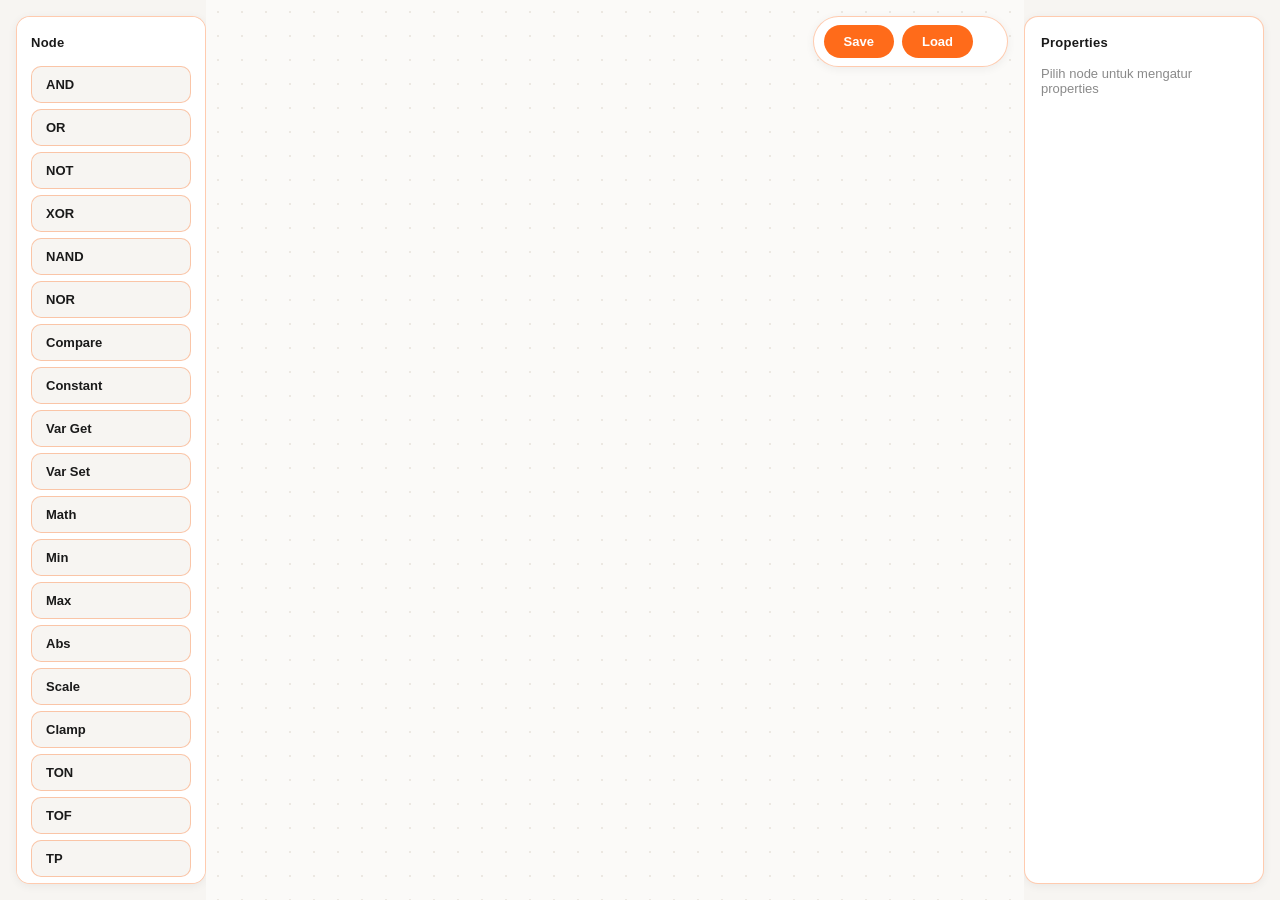
==== components/web_ui/webroot/index.html @ 5ca8441a "Redesign UI editor: node segitiga indicator + panel properties kanan - Node di canvas cukup label + " ====
<!DOCTYPE html>
<html lang="id">
<head>
<meta charset="UTF-8">
<title>ESP32 FBD Editor</title>
<link rel="stylesheet" href="drawflow.min.css">
<link rel="stylesheet" href="style.css">
</head>
<body>

<div id="palette">
  <h3>Node</h3>
  <div id="palette-list"></div>
</div>

<div id="drawflow" class="drawflow-wrap"></div>

<div id="properties">
  <h3>Properties</h3>
  <div id="properties-body"></div>
</div>

<div id="toolbar">
  <button onclick="saveProgram()">Save</button>
  <button onclick="loadProgram()">Load</button>
  <span id="toolbar-status"></span>
</div>

<script src="drawflow.min.js"></script>
<script src="node-types.js"></script>
<script src="app.js"></script>
</body>
</html>
---- components/web_ui/webroot/drawflow.min.css ----
.drawflow,.drawflow .parent-node{position:relative}.parent-drawflow{display:flex;overflow:hidden;touch-action:none;outline:0}.drawflow{width:100%;height:100%;user-select:none;perspective:0}.drawflow .drawflow-node{display:flex;align-items:center;position:absolute;background:#0ff;width:160px;min-height:40px;border-radius:4px;border:2px solid #000;color:#000;z-index:2;padding:15px}.drawflow .drawflow-node.selected{background:red}.drawflow .drawflow-node:hover{cursor:move}.drawflow .drawflow-node .inputs,.drawflow .drawflow-node .outputs{width:0}.drawflow .drawflow-node .drawflow_content_node{width:100%;display:block}.drawflow .drawflow-node .input,.drawflow .drawflow-node .output{position:relative;width:20px;height:20px;background:#fff;border-radius:50%;border:2px solid #000;cursor:crosshair;z-index:1;margin-bottom:5px}.drawflow .drawflow-node .input{left:-27px;top:2px;background:#ff0}.drawflow .drawflow-node .output{right:-3px;top:2px}.drawflow svg{z-index:0;position:absolute;overflow:visible!important}.drawflow .connection{position:absolute;pointer-events:none;aspect-ratio:1/1}.drawflow .connection .main-path{fill:none;stroke-width:5px;stroke:#4682b4;pointer-events:all}.drawflow .connection .main-path:hover{stroke:#1266ab;cursor:pointer}.drawflow .connection .main-path.selected{stroke:#43b993}.drawflow .connection .point{cursor:move;stroke:#000;stroke-width:2;fill:#fff;pointer-events:all}.drawflow .connection .point.selected,.drawflow .connection .point:hover{fill:#1266ab}.drawflow .main-path{fill:none;stroke-width:5px;stroke:#4682b4}.drawflow-delete{position:absolute;display:block;width:30px;height:30px;background:#000;color:#fff;z-index:4;border:2px solid #fff;line-height:30px;font-weight:700;text-align:center;border-radius:50%;font-family:monospace;cursor:pointer}.drawflow>.drawflow-delete{margin-left:-15px;margin-top:15px}.parent-node .drawflow-delete{right:-15px;top:-15px}
---- components/web_ui/webroot/style.css ----
/* Gaya: mengikuti visual mbektiw.my.id - card rounded besar, soft shadow
 * (bukan border tegas hitam), oranye sebagai accent, sans-serif normal-case,
 * background off-white lega. Layout 3 kolom: palette kiri, canvas tengah,
 * panel properties kanan. */

:root {
    --bg: #f7f5f2;
    --canvas-bg: #fbfaf8;
    --panel-bg: #ffffff;
    --border: #ece8e2;
    --text: #1a1a1a;
    --text-muted: #8a8a8a;
    --accent: #ff6b1a;
    --accent-soft: #fff1e8;
    --marker-idle: #d9d5cf;
    --marker-active: #ff6b1a;
    --accent-border: rgba(255, 107, 26, 0.35);
    --shadow: 0 2px 10px rgba(20, 20, 20, 0.06);
    --shadow-lg: 0 8px 24px rgba(20, 20, 20, 0.10);
    --radius: 14px;
    --radius-sm: 10px;
}

html, body {
    margin: 0;
    padding: 0;
    height: 100%;
    font-family: -apple-system, "Segoe UI", Roboto, Helvetica, Arial, sans-serif;
    background: var(--bg);
    color: var(--text);
}

body {
    display: flex;
}

h3 {
    font-size: 13px;
    font-weight: 700;
    letter-spacing: 0.02em;
    color: var(--text);
    margin: 0 0 16px 0;
}

/* ---- Palette kiri ---- */

#palette {
    width: 190px;
    background: var(--panel-bg);
    margin: 16px 0 16px 16px;
    padding: 18px 14px;
    border: 1px solid var(--accent-border);
    border-radius: var(--radius);
    box-shadow: var(--shadow);
    box-sizing: border-box;
    overflow-y: auto;
}

#palette-list button {
    display: block;
    width: 100%;
    margin-bottom: 6px;
    padding: 10px 14px;
    cursor: pointer;
    font-size: 13px;
    font-weight: 600;
    font-family: inherit;
    background: var(--bg);
    color: var(--text);
    border: 1px solid var(--accent-border);
    border-radius: var(--radius-sm);
    text-align: left;
    transition: background 0.15s, color 0.15s, border-color 0.15s;
}

#palette-list button:hover {
    background: var(--accent);
    color: #fff;
    border-color: var(--accent);
}

/* ---- Canvas tengah ---- */

.drawflow-wrap {
    flex: 1;
    position: relative;
    background: var(--canvas-bg);
    background-image: radial-gradient(var(--border) 1.5px, transparent 1.5px);
    background-size: 24px 24px;
}

/* ---- Panel properties kanan ---- */

#properties {
    width: 240px;
    background: var(--panel-bg);
    margin: 16px 16px 16px 0;
    padding: 18px 16px;
    border: 1px solid var(--accent-border);
    border-radius: var(--radius);
    box-shadow: var(--shadow);
    box-sizing: border-box;
    overflow-y: auto;
}

.properties-empty {
    font-size: 13px;
    font-weight: 500;
    color: var(--text-muted);
    margin: 0;
}

.properties-node-type {
    display: inline-block;
    font-size: 12px;
    font-weight: 700;
    letter-spacing: 0.03em;
    text-transform: uppercase;
    color: var(--accent);
    background: var(--accent-soft);
    padding: 5px 10px;
    border-radius: 999px;
    margin-bottom: 16px;
}

.properties-field {
    margin-bottom: 14px;
}

.properties-field label {
    display: block;
    font-size: 11px;
    font-weight: 600;
    color: var(--text-muted);
    margin-bottom: 5px;
}

.properties-field input,
.properties-field select {
    width: 100%;
    box-sizing: border-box;
    font-family: inherit;
    font-size: 13px;
    padding: 8px 10px;
    border: 1px solid var(--border);
    border-radius: var(--radius-sm);
    background: var(--bg);
    color: var(--text);
}

.properties-field input:focus,
.properties-field select:focus {
    outline: none;
    border-color: var(--accent);
}

.properties-field input[type="checkbox"] {
    width: auto;
}

/* ---- Toolbar ---- */

#toolbar {
    position: fixed;
    top: 16px;
    right: 272px;
    z-index: 10;
    background: var(--panel-bg);
    padding: 8px 10px;
    border: 1px solid var(--accent-border);
    border-radius: 999px;
    box-shadow: var(--shadow);
    display: flex;
    align-items: center;
    gap: 8px;
}

#toolbar button {
    padding: 9px 20px;
    cursor: pointer;
    font-family: inherit;
    font-size: 13px;
    font-weight: 600;
    background: var(--accent);
    color: #fff;
    border: none;
    border-radius: 999px;
    transition: opacity 0.15s;
}

#toolbar button:hover {
    opacity: 0.88;
}

#toolbar-status {
    font-size: 12px;
    font-weight: 600;
    padding: 0 8px;
}

/* ---- Node FBD di canvas: label + segitiga marker ----
 * Drawflow bawaan set .drawflow-node { background:#0ff; padding:15px }
 * langsung di elemen root node - override menarget .drawflow-node.fbd-node
 * supaya menang, bukan cuma child .drawflow_content_node. */

.drawflow-node.fbd-node {
    background: var(--panel-bg);
    border: 1px solid var(--accent-border);
    border-radius: var(--radius-sm);
    box-shadow: var(--shadow);
    padding: 0;
    min-width: 150px;
    transition: box-shadow 0.15s, border-color 0.15s;
}

.drawflow-node.fbd-node .drawflow_content_node {
    width: 100%;
}

.fbd-node-title {
    display: flex;
    align-items: center;
    justify-content: space-between;
    gap: 10px;
    padding: 12px 16px;
    font-size: 13px;
    font-weight: 600;
    color: var(--text);
}

.fbd-node-label {
    white-space: nowrap;
}

/* Segitiga penanda: abu-abu idle, oranye solid saat node selected. */
.fbd-node-marker {
    width: 0;
    height: 0;
    border-left: 5px solid transparent;
    border-right: 5px solid transparent;
    border-top: 8px solid var(--marker-idle);
    flex-shrink: 0;
    transition: border-top-color 0.15s;
}

.drawflow-node.fbd-node.fbd-selected {
    border-color: var(--accent);
    box-shadow: var(--shadow-lg), 0 0 0 2px var(--accent);
}

.drawflow-node.fbd-node.fbd-selected .fbd-node-marker {
    border-top-color: var(--marker-active);
}

/* Port bawaan Drawflow (titik input/output) - ganti dari kuning default
 * library jadi putih dengan ring oranye tipis, konsisten gaya soft. */
.drawflow .drawflow-node.fbd-node .input,
.drawflow .drawflow-node.fbd-node .output {
    width: 14px;
    height: 14px;
    background: #fff;
    border: 2px solid var(--marker-idle);
}

.drawflow .drawflow-node.fbd-node .input:hover,
.drawflow .drawflow-node.fbd-node .output:hover {
    background: var(--accent);
    border-color: var(--accent);
}

/* Wire koneksi - selaraskan warna dengan accent oranye (default library
 * steelblue kurang cocok dengan palet oranye/off-white ini). */
.connection .main-path {
    stroke: var(--marker-idle) !important;
}

.connection .main-path:hover {
    stroke: var(--accent) !important;
}

.connection .main-path.selected {
    stroke: var(--accent) !important;
}
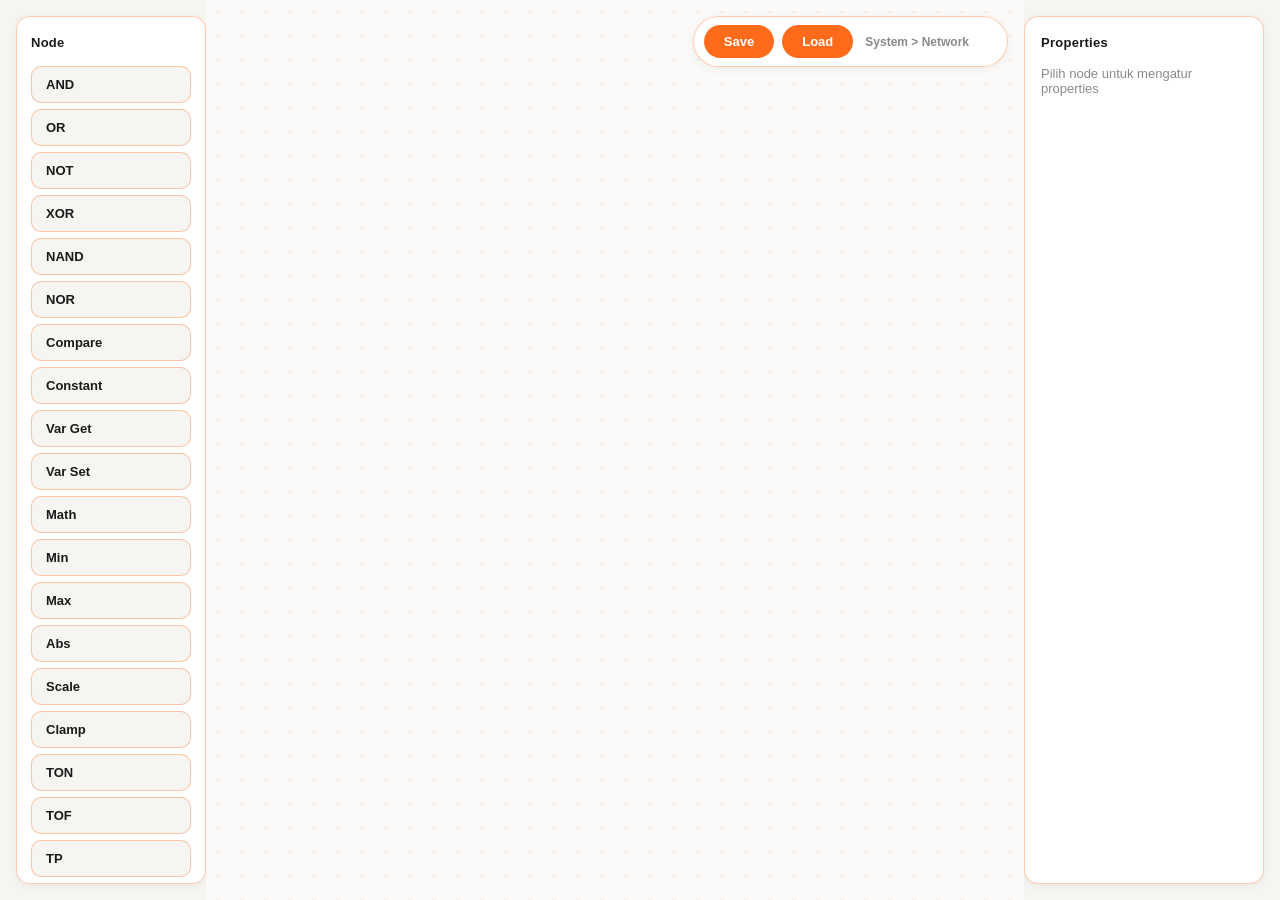
==== commit 585d0d39: "Level 2: I2C primitive register-level + WiFi system variable + Network tab - i2c_bridge.h: interface" ====
--- a/components/web_ui/webroot/index.html
+++ b/components/web_ui/webroot/index.html
@@ -23,6 +23,7 @@
 <div id="toolbar">
   <button onclick="saveProgram()">Save</button>
   <button onclick="loadProgram()">Load</button>
+  <a href="/network.html" id="toolbar-network-link">System &gt; Network</a>
   <span id="toolbar-status"></span>
 </div>
 
--- a/components/web_ui/webroot/style.css
+++ b/components/web_ui/webroot/style.css
@@ -154,6 +154,28 @@
     border-color: var(--accent);
 }
 
+.properties-range-row {
+    display: flex;
+    align-items: center;
+    gap: 8px;
+}
+
+.properties-range-row input[type="range"] {
+    flex: 1;
+    padding: 0;
+    border: none;
+    background: transparent;
+    accent-color: var(--accent);
+}
+
+.properties-range-value {
+    font-size: 12px;
+    font-weight: 700;
+    color: var(--accent);
+    min-width: 36px;
+    text-align: right;
+}
+
 .properties-field input[type="checkbox"] {
     width: auto;
 }
@@ -196,6 +218,60 @@
     font-size: 12px;
     font-weight: 600;
     padding: 0 8px;
+}
+
+#toolbar-network-link {
+    font-size: 12px;
+    font-weight: 600;
+    color: var(--text-muted);
+    text-decoration: none;
+    padding: 0 4px;
+}
+
+#toolbar-network-link:hover {
+    color: var(--accent);
+}
+
+/* ---- Halaman System > Network (network.html) ---- */
+
+body.network-page {
+    display: block;
+    padding: 32px;
+    box-sizing: border-box;
+}
+
+.network-card {
+    max-width: 420px;
+    margin: 0 auto;
+    background: var(--panel-bg);
+    padding: 24px;
+    border: 1px solid var(--accent-border);
+    border-radius: var(--radius);
+    box-shadow: var(--shadow);
+}
+
+.network-card button {
+    padding: 9px 20px;
+    cursor: pointer;
+    font-family: inherit;
+    font-size: 13px;
+    font-weight: 600;
+    background: var(--accent);
+    color: #fff;
+    border: none;
+    border-radius: 999px;
+    margin-right: 10px;
+}
+
+.network-back-link {
+    font-size: 13px;
+    font-weight: 600;
+    color: var(--text-muted);
+    text-decoration: none;
+}
+
+.network-back-link:hover {
+    color: var(--accent);
 }
 
 /* ---- Node FBD di canvas: label + segitiga marker ----
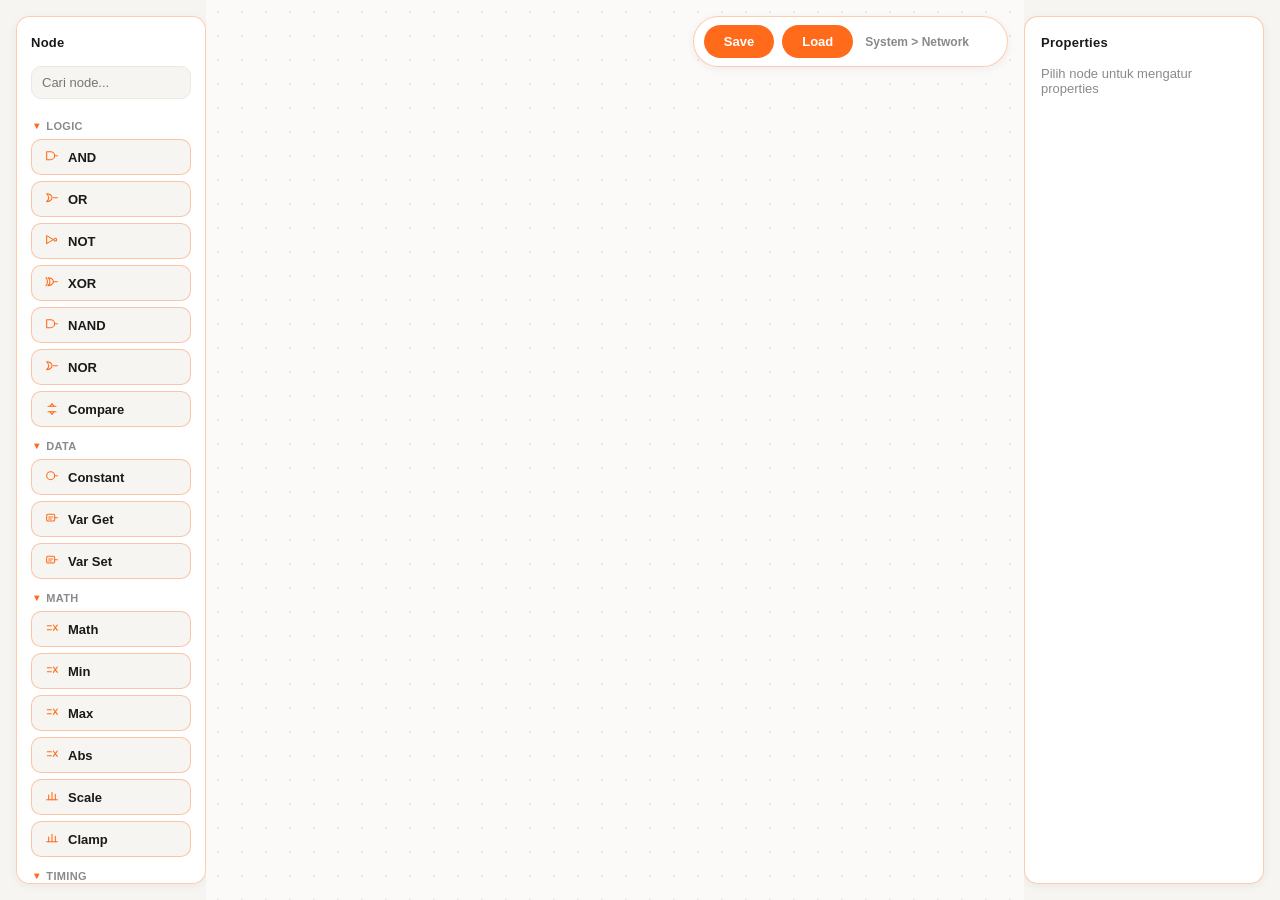
==== commit dd3cba3b: "Tambah node i2c_write_burst + redesign UI palette Node i2c_write_burst (primitive generik, bukan dri" ====
--- a/components/web_ui/webroot/index.html
+++ b/components/web_ui/webroot/index.html
@@ -10,6 +10,7 @@
 
 <div id="palette">
   <h3>Node</h3>
+  <input type="text" id="palette-search" placeholder="Cari node..." autocomplete="off">
   <div id="palette-list"></div>
 </div>
 
@@ -28,6 +29,7 @@
 </div>
 
 <script src="drawflow.min.js"></script>
+<script src="icons.js"></script>
 <script src="node-types.js"></script>
 <script src="app.js"></script>
 </body>
--- a/components/web_ui/webroot/style.css
+++ b/components/web_ui/webroot/style.css
@@ -19,6 +19,8 @@
     --shadow-lg: 0 8px 24px rgba(20, 20, 20, 0.10);
     --radius: 14px;
     --radius-sm: 10px;
+    --danger: #e0392b;
+    --danger-soft: #fdeceb;
 }
 
 html, body {
@@ -56,11 +58,73 @@
     overflow-y: auto;
 }
 
-#palette-list button {
+#palette-search {
     display: block;
     width: 100%;
+    box-sizing: border-box;
+    font-family: inherit;
+    font-size: 13px;
+    padding: 8px 10px;
+    margin-bottom: 14px;
+    border: 1px solid var(--border);
+    border-radius: var(--radius-sm);
+    background: var(--bg);
+    color: var(--text);
+}
+
+#palette-search:focus {
+    outline: none;
+    border-color: var(--accent);
+}
+
+.palette-group {
+    margin-bottom: 4px;
+}
+
+.palette-group-header {
+    display: flex;
+    align-items: center;
+    gap: 6px;
+    width: 100%;
+    padding: 7px 4px;
+    cursor: pointer;
+    font-family: inherit;
+    font-size: 11px;
+    font-weight: 700;
+    letter-spacing: 0.03em;
+    text-transform: uppercase;
+    color: var(--text-muted);
+    background: none;
+    border: none;
+    text-align: left;
+}
+
+.palette-group-caret {
+    display: inline-block;
+    font-size: 10px;
+    transition: transform 0.15s;
+    color: var(--accent);
+}
+
+.palette-group.collapsed .palette-group-caret {
+    transform: rotate(0deg);
+}
+
+.palette-group:not(.collapsed) .palette-group-caret {
+    transform: rotate(90deg);
+}
+
+.palette-group.collapsed .palette-group-body {
+    display: none;
+}
+
+.palette-item {
+    display: flex;
+    align-items: center;
+    gap: 8px;
+    width: 100%;
     margin-bottom: 6px;
-    padding: 10px 14px;
+    padding: 9px 12px;
     cursor: pointer;
     font-size: 13px;
     font-weight: 600;
@@ -73,10 +137,22 @@
     transition: background 0.15s, color 0.15s, border-color 0.15s;
 }
 
-#palette-list button:hover {
+.palette-item-icon {
+    width: 16px;
+    height: 16px;
+    flex-shrink: 0;
+    color: var(--accent);
+    transition: color 0.15s;
+}
+
+.palette-item:hover {
     background: var(--accent);
     color: #fff;
     border-color: var(--accent);
+}
+
+.palette-item:hover .palette-item-icon {
+    color: #fff;
 }
 
 /* ---- Canvas tengah ---- */
@@ -110,6 +186,14 @@
     margin: 0;
 }
 
+.properties-node-header {
+    display: flex;
+    align-items: center;
+    justify-content: space-between;
+    gap: 8px;
+    margin-bottom: 16px;
+}
+
 .properties-node-type {
     display: inline-block;
     font-size: 12px;
@@ -120,6 +204,45 @@
     background: var(--accent-soft);
     padding: 5px 10px;
     border-radius: 999px;
+}
+
+/* Tombol hapus: merah solid saat node terpilih, sesuai permintaan "UI
+ * kalau diklik jadi merah hapus" - selalu tampil merah di sini karena
+ * hanya muncul saat sebuah node memang sedang dipilih. */
+.properties-delete-btn {
+    display: flex;
+    align-items: center;
+    gap: 4px;
+    padding: 5px 10px;
+    font-family: inherit;
+    font-size: 11px;
+    font-weight: 700;
+    cursor: pointer;
+    color: var(--danger);
+    background: var(--danger-soft);
+    border: 1px solid var(--danger);
+    border-radius: 999px;
+    transition: background 0.15s, color 0.15s;
+}
+
+.properties-delete-btn:hover {
+    background: var(--danger);
+    color: #fff;
+}
+
+.properties-delete-btn svg {
+    width: 12px;
+    height: 12px;
+}
+
+.properties-help {
+    font-size: 12.5px;
+    line-height: 1.5;
+    color: var(--text-muted);
+    background: var(--accent-soft);
+    border: 1px solid var(--accent-border);
+    border-radius: 10px;
+    padding: 10px 12px;
     margin-bottom: 16px;
 }
 
@@ -178,6 +301,98 @@
 
 .properties-field input[type="checkbox"] {
     width: auto;
+}
+
+/* ---- command-list (i2c_write_burst.commands) ---- */
+
+.command-list {
+    display: flex;
+    flex-direction: column;
+    gap: 6px;
+}
+
+.command-row {
+    display: flex;
+    align-items: center;
+    gap: 6px;
+}
+
+.command-row-num {
+    font-size: 10px;
+    font-weight: 700;
+    color: var(--text-muted);
+    width: 18px;
+    flex-shrink: 0;
+}
+
+.command-reg {
+    width: 52px;
+    flex-shrink: 0;
+    box-sizing: border-box;
+    font-family: inherit;
+    font-size: 12px;
+    padding: 6px 6px;
+    border: 1px solid var(--border);
+    border-radius: var(--radius-sm);
+    background: var(--bg);
+    color: var(--text);
+}
+
+.command-data {
+    flex: 1;
+    min-width: 0;
+    box-sizing: border-box;
+    font-family: inherit;
+    font-size: 12px;
+    padding: 6px 8px;
+    border: 1px solid var(--border);
+    border-radius: var(--radius-sm);
+    background: var(--bg);
+    color: var(--text);
+}
+
+.command-reg:focus,
+.command-data:focus {
+    outline: none;
+    border-color: var(--accent);
+}
+
+.command-row-remove {
+    flex-shrink: 0;
+    width: 22px;
+    height: 22px;
+    line-height: 1;
+    cursor: pointer;
+    font-size: 14px;
+    font-weight: 700;
+    color: var(--danger);
+    background: var(--danger-soft);
+    border: 1px solid var(--danger);
+    border-radius: 50%;
+}
+
+.command-row-remove:hover {
+    background: var(--danger);
+    color: #fff;
+}
+
+.command-list-add {
+    margin-top: 4px;
+    padding: 7px 10px;
+    cursor: pointer;
+    font-family: inherit;
+    font-size: 12px;
+    font-weight: 600;
+    color: var(--accent);
+    background: var(--accent-soft);
+    border: 1px dashed var(--accent-border);
+    border-radius: var(--radius-sm);
+}
+
+.command-list-add:hover {
+    background: var(--accent);
+    color: #fff;
+    border-style: solid;
 }
 
 /* ---- Toolbar ---- */
@@ -302,6 +517,13 @@
     font-size: 13px;
     font-weight: 600;
     color: var(--text);
+}
+
+.fbd-node-icon {
+    width: 15px;
+    height: 15px;
+    flex-shrink: 0;
+    color: var(--accent);
 }
 
 .fbd-node-label {
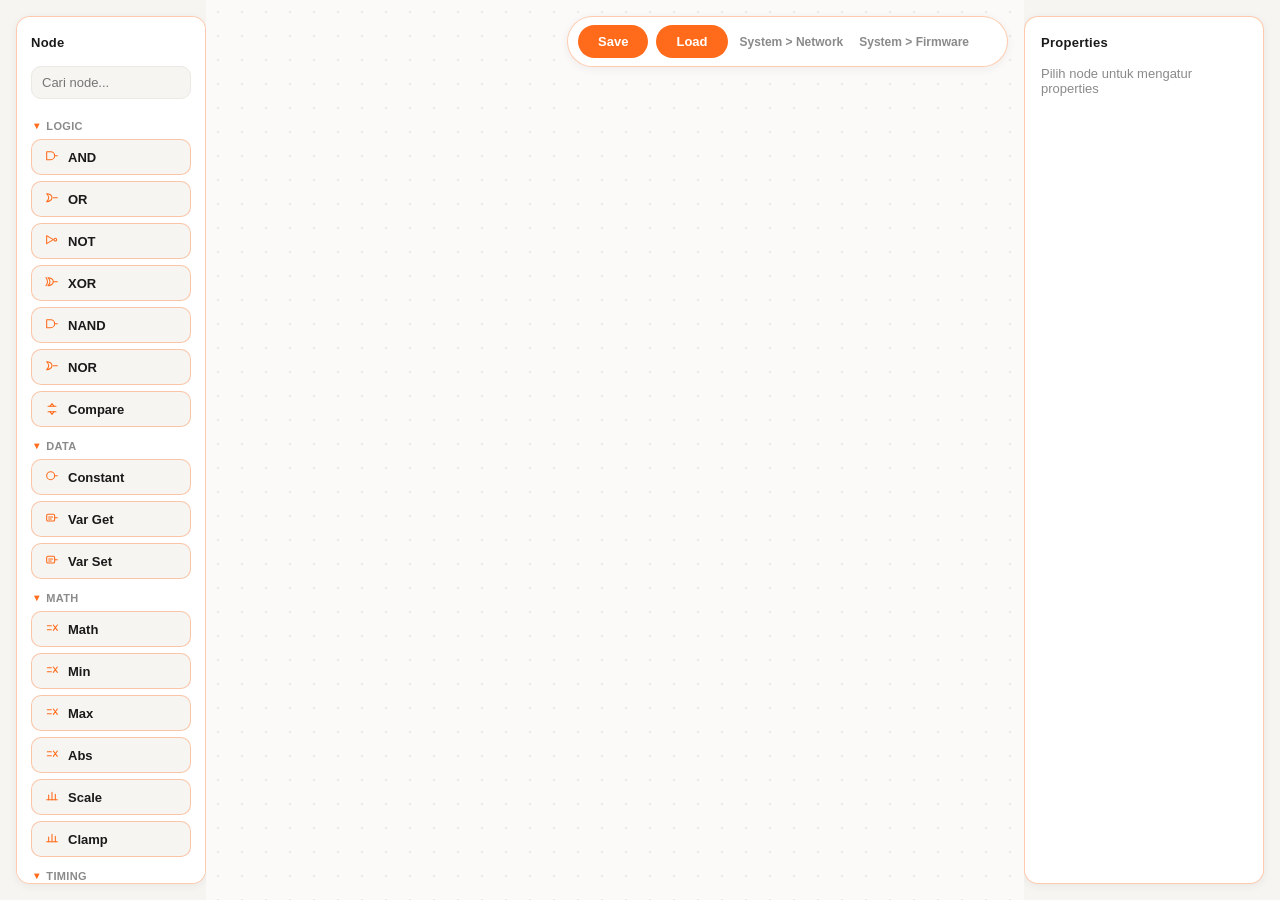
==== commit bc3964b6: "Tambah fitur OTA (upload firmware lewat web UI) Ditemukan flash fisik device sebenarnya 16MB (esptoo" ====
--- a/components/web_ui/webroot/index.html
+++ b/components/web_ui/webroot/index.html
@@ -25,6 +25,7 @@
   <button onclick="saveProgram()">Save</button>
   <button onclick="loadProgram()">Load</button>
   <a href="/network.html" id="toolbar-network-link">System &gt; Network</a>
+  <a href="/ota.html" id="toolbar-ota-link">System &gt; Firmware</a>
   <span id="toolbar-status"></span>
 </div>
 
--- a/components/web_ui/webroot/style.css
+++ b/components/web_ui/webroot/style.css
@@ -435,7 +435,8 @@
     padding: 0 8px;
 }
 
-#toolbar-network-link {
+#toolbar-network-link,
+#toolbar-ota-link {
     font-size: 12px;
     font-weight: 600;
     color: var(--text-muted);
@@ -443,7 +444,8 @@
     padding: 0 4px;
 }
 
-#toolbar-network-link:hover {
+#toolbar-network-link:hover,
+#toolbar-ota-link:hover {
     color: var(--accent);
 }
 
@@ -494,12 +496,17 @@
  * langsung di elemen root node - override menarget .drawflow-node.fbd-node
  * supaya menang, bukan cuma child .drawflow_content_node. */
 
-.drawflow-node.fbd-node {
+/* Drawflow bawaan set .drawflow-node.selected { background: red } - harus
+ * di-override eksplisit (bukan cuma .fbd-selected custom class kita),
+ * kalau tidak node terpilih jadi merah solid bawaan library. */
+.drawflow-node.fbd-node,
+.drawflow-node.fbd-node.selected {
+    position: relative;
     background: var(--panel-bg);
     border: 1px solid var(--accent-border);
     border-radius: var(--radius-sm);
     box-shadow: var(--shadow);
-    padding: 0;
+    padding: 0 0 10px 0;
     min-width: 150px;
     transition: box-shadow 0.15s, border-color 0.15s;
 }
@@ -511,15 +518,21 @@
 .fbd-node-title {
     display: flex;
     align-items: center;
-    justify-content: space-between;
-    gap: 10px;
-    padding: 12px 16px;
-    font-size: 13px;
-    font-weight: 600;
-    color: var(--text);
-}
-
+    gap: 8px;
+    padding: 12px 16px 0 16px;
+    font-size: 13px;
+    font-weight: 600;
+    color: var(--text);
+}
+
+/* Drawflow bawaan set ".drawflow svg { position: absolute }" (dipakai
+ * untuk garis wire koneksi) - ini juga kena ke <svg> icon kita karena
+ * sama-sama di dalam .drawflow, jadi icon "lepas" dari flow layout dan
+ * menumpuk di pojok kiri-atas node, menabrak huruf pertama label.
+ * position:static memaksa icon ikut flow flex normal lagi. */
 .fbd-node-icon {
+    position: static;
+    display: block;
     width: 15px;
     height: 15px;
     flex-shrink: 0;
@@ -527,17 +540,27 @@
 }
 
 .fbd-node-label {
+    flex: 1;
+    min-width: 0;
+    overflow: hidden;
+    text-overflow: ellipsis;
     white-space: nowrap;
 }
 
-/* Segitiga penanda: abu-abu idle, oranye solid saat node selected. */
+/* Segitiga penanda: diposisikan absolute relatif ke seluruh KARTU node
+ * (.drawflow-node.fbd-node, bukan .fbd-node-title) supaya selalu nempel
+ * di tepi PALING BAWAH node, di tengah horizontal - abu-abu idle, oranye
+ * solid saat node selected. */
 .fbd-node-marker {
+    position: absolute;
+    left: 50%;
+    bottom: 0;
+    transform: translateX(-50%);
     width: 0;
     height: 0;
     border-left: 5px solid transparent;
     border-right: 5px solid transparent;
     border-top: 8px solid var(--marker-idle);
-    flex-shrink: 0;
     transition: border-top-color 0.15s;
 }
 
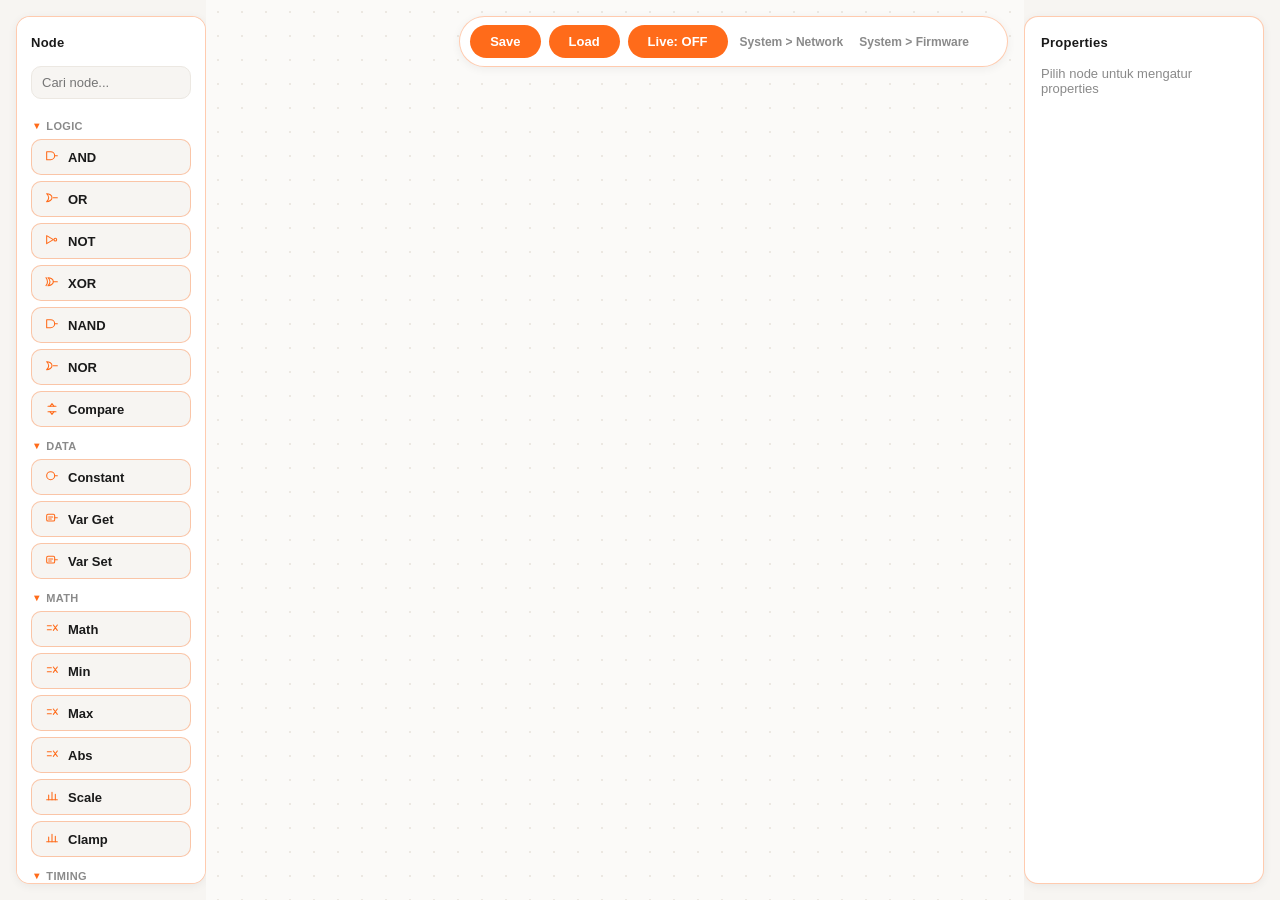
==== commit 0d5a2fde: "Tambah live monitor nilai node di canvas (badge + tombol toggle) "Live streaming" yang dimaksud user" ====
--- a/components/web_ui/webroot/index.html
+++ b/components/web_ui/webroot/index.html
@@ -24,6 +24,7 @@
 <div id="toolbar">
   <button onclick="saveProgram()">Save</button>
   <button onclick="loadProgram()">Load</button>
+  <button id="toolbar-live-btn" onclick="toggleLiveMonitor()">Live: OFF</button>
   <a href="/network.html" id="toolbar-network-link">System &gt; Network</a>
   <a href="/ota.html" id="toolbar-ota-link">System &gt; Firmware</a>
   <span id="toolbar-status"></span>
--- a/components/web_ui/webroot/style.css
+++ b/components/web_ui/webroot/style.css
@@ -429,6 +429,18 @@
     opacity: 0.88;
 }
 
+#toolbar-live-btn {
+    background: var(--bg);
+    color: var(--text-muted);
+    border: 1px solid var(--border);
+}
+
+#toolbar-live-btn.is-live {
+    background: #0a7a2f;
+    color: #fff;
+    border-color: #0a7a2f;
+}
+
 #toolbar-status {
     font-size: 12px;
     font-weight: 600;
@@ -525,18 +537,26 @@
     color: var(--text);
 }
 
-/* Drawflow bawaan set ".drawflow svg { position: absolute }" (dipakai
- * untuk garis wire koneksi) - ini juga kena ke <svg> icon kita karena
- * sama-sama di dalam .drawflow, jadi icon "lepas" dari flow layout dan
- * menumpuk di pojok kiri-atas node, menabrak huruf pertama label.
- * position:static memaksa icon ikut flow flex normal lagi. */
-.fbd-node-icon {
-    position: static;
-    display: block;
-    width: 15px;
-    height: 15px;
-    flex-shrink: 0;
-    color: var(--accent);
+/* Drawflow bawaan set ".drawflow svg { position: absolute; z-index: 0 }"
+ * (dipakai untuk garis wire koneksi) - ini juga kena ke <svg> icon kita
+ * karena sama-sama di dalam .drawflow, jadi icon "lepas" dari flow
+ * layout dan menumpuk di pojok kiri-atas node, menabrak huruf pertama
+ * label. !important dipakai karena aturan Drawflow ada di file vendor
+ * yang di-load SETELAH style.css secara urutan sumber tidak relevan di
+ * sini (spesifisitas selector sama-sama 1 class - !important memastikan
+ * menang tanpa bergantung urutan <link> di index.html). Selector
+ * ".drawflow-node.fbd-node .fbd-node-icon" juga dipakai sebagai lapis
+ * kedua untuk menaikkan specificity kalau !important saja tidak cukup
+ * di browser tertentu. */
+.fbd-node-icon,
+.drawflow-node.fbd-node .fbd-node-icon {
+    position: static !important;
+    display: inline-block !important;
+    width: 15px !important;
+    height: 15px !important;
+    flex: 0 0 15px;
+    color: var(--accent);
+    vertical-align: middle;
 }
 
 .fbd-node-label {
@@ -545,6 +565,37 @@
     overflow: hidden;
     text-overflow: ellipsis;
     white-space: nowrap;
+}
+
+/* Badge live monitor (lihat pollLiveValues() di app.js) - kosong/tidak
+ * kelihatan kalau live monitor mati, berisi nilai output node saat
+ * dinyalakan. position:static (bukan absolute) supaya tidak kena bug
+ * ".drawflow svg { position:absolute }" seperti icon sebelumnya - aman
+ * karena ini <span>, bukan <svg>, tapi disamakan gaya defensifnya. */
+.fbd-node-live {
+    position: static;
+    flex-shrink: 0;
+    font-size: 10.5px;
+    font-weight: 700;
+    font-variant-numeric: tabular-nums;
+    color: var(--text-muted);
+    background: var(--bg);
+    border: 1px solid var(--border);
+    border-radius: 999px;
+    padding: 2px 7px;
+    min-width: 8px;
+    text-align: center;
+    transition: color 0.15s, background 0.15s, border-color 0.15s;
+}
+
+.fbd-node-live:empty {
+    display: none;
+}
+
+.fbd-node-live.fbd-node-live-on {
+    color: #0a7a2f;
+    background: #e9f8ee;
+    border-color: #b8e6c5;
 }
 
 /* Segitiga penanda: diposisikan absolute relatif ke seluruh KARTU node
@@ -589,6 +640,25 @@
     border-color: var(--accent);
 }
 
+/* BUG Drawflow (dibuktikan lewat inspeksi headless Puppeteer, bukan
+ * dugaan): tiap kali koneksi baru dibuat (drag mouse ATAU import),
+ * elemen <svg class="connection"> yang menampung path-nya sendiri
+ * diberi inline style "top" oleh Drawflow yang TIDAK konsisten dengan
+ * sistem koordinat yang dipakai untuk menghitung isi atribut "d" path
+ * (path dihitung relatif precanvas/origin 0,0, tapi svg containernya
+ * sendiri digeser turun beberapa puluh/ratus px secara acak - konstan
+ * per-canvas, tidak berkaitan dengan posisi node manapun). Efeknya
+ * kabel selalu "ngambang" turun dari port sungguhan sejauh offset svg
+ * itu, walau perhitungan path itu sendiri sudah benar. Diverifikasi:
+ * memaksa svg.connection { top:0; left:0 } membuat path pas 100% di
+ * kedua port tanpa perubahan lain apa pun. !important wajib karena
+ * Drawflow set ini lewat inline style (specificity lebih tinggi dari
+ * class biasa). */
+.drawflow svg.connection {
+    top: 0 !important;
+    left: 0 !important;
+}
+
 /* Wire koneksi - selaraskan warna dengan accent oranye (default library
  * steelblue kurang cocok dengan palet oranye/off-white ini). */
 .connection .main-path {
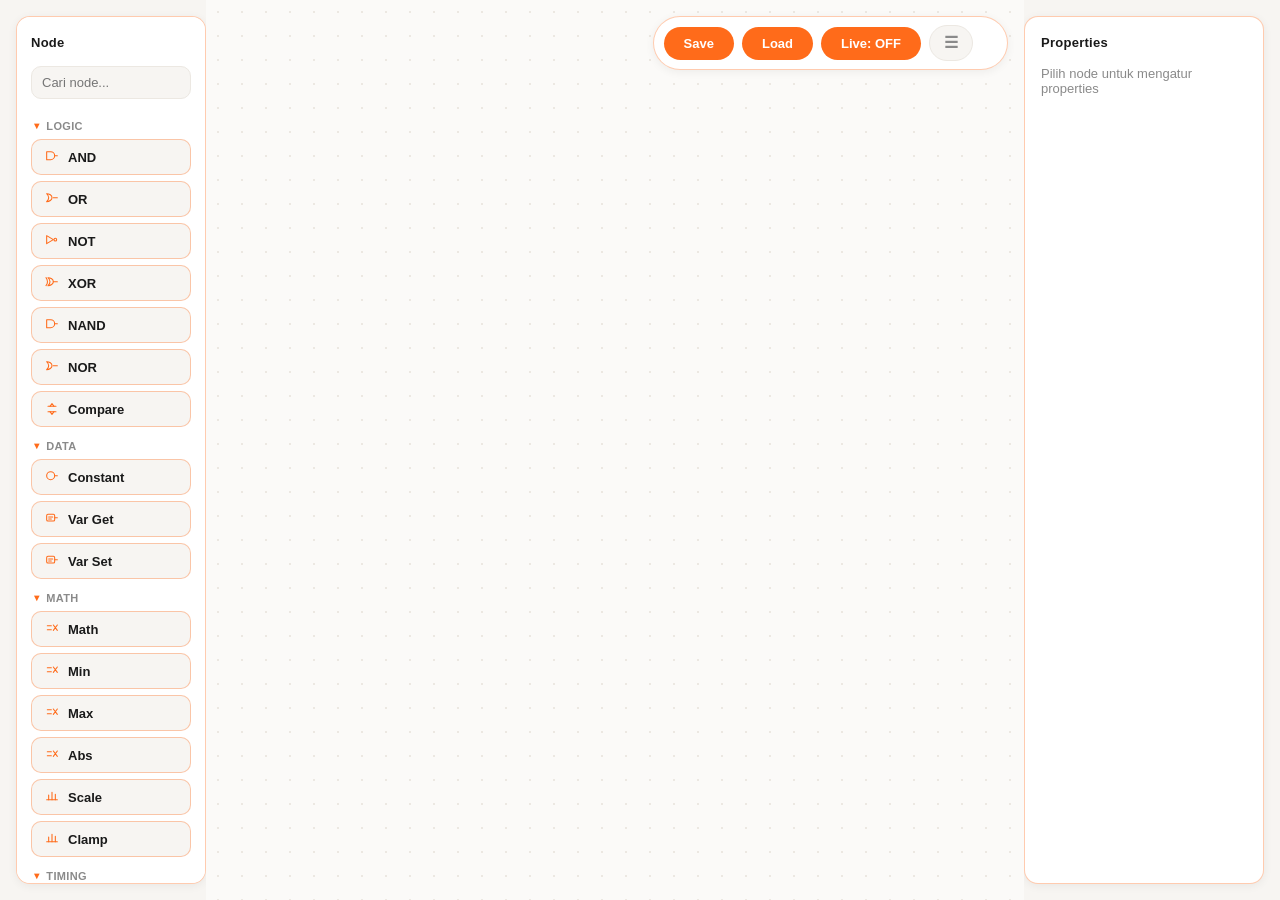
==== commit 06707a17: "Ganti link System > Network/Firmware jadi menu hamburger (☰) Toolbar makin panjang tiap kali ada hal" ====
--- a/components/web_ui/webroot/index.html
+++ b/components/web_ui/webroot/index.html
@@ -25,8 +25,13 @@
   <button onclick="saveProgram()">Save</button>
   <button onclick="loadProgram()">Load</button>
   <button id="toolbar-live-btn" onclick="toggleLiveMonitor()">Live: OFF</button>
-  <a href="/network.html" id="toolbar-network-link">System &gt; Network</a>
-  <a href="/ota.html" id="toolbar-ota-link">System &gt; Firmware</a>
+  <div class="toolbar-menu">
+    <button id="toolbar-menu-btn" onclick="toggleToolbarMenu()" aria-label="Menu System" title="Menu System">&#9776;</button>
+    <div id="toolbar-menu-dropdown" class="toolbar-menu-dropdown">
+      <a href="/network.html">System &gt; Network</a>
+      <a href="/ota.html">System &gt; Firmware</a>
+    </div>
+  </div>
   <span id="toolbar-status"></span>
 </div>
 
--- a/components/web_ui/webroot/style.css
+++ b/components/web_ui/webroot/style.css
@@ -125,7 +125,7 @@
     width: 100%;
     margin-bottom: 6px;
     padding: 9px 12px;
-    cursor: pointer;
+    cursor: grab;
     font-size: 13px;
     font-weight: 600;
     font-family: inherit;
@@ -135,6 +135,10 @@
     border-radius: var(--radius-sm);
     text-align: left;
     transition: background 0.15s, color 0.15s, border-color 0.15s;
+}
+
+.palette-item:active {
+    cursor: grabbing;
 }
 
 .palette-item-icon {
@@ -447,17 +451,62 @@
     padding: 0 8px;
 }
 
-#toolbar-network-link,
-#toolbar-ota-link {
-    font-size: 12px;
-    font-weight: 600;
-    color: var(--text-muted);
+/* Menu System (☰) - tombol hamburger + dropdown, menggantikan link teks
+ * lepas di toolbar supaya tidak makin panjang tiap ada halaman System
+ * baru ditambahkan (Network, Firmware, dst). */
+.toolbar-menu {
+    position: relative;
+}
+
+/* #toolbar button (ID + tag) punya specificity lebih tinggi dari
+ * #toolbar-menu-btn (ID saja) - selector di sini disamakan bentuknya
+ * (#toolbar .toolbar-menu button) supaya menang tanpa !important. */
+#toolbar .toolbar-menu button#toolbar-menu-btn {
+    background: var(--bg);
+    color: var(--text-muted);
+    border: 1px solid var(--border);
+    font-size: 16px;
+    line-height: 1;
+    padding: 9px 14px;
+}
+
+#toolbar .toolbar-menu button#toolbar-menu-btn:hover {
+    color: var(--accent);
+    border-color: var(--accent-border);
+    opacity: 1;
+}
+
+.toolbar-menu-dropdown {
+    display: none;
+    position: absolute;
+    top: calc(100% + 8px);
+    right: 0;
+    min-width: 180px;
+    background: var(--panel-bg);
+    border: 1px solid var(--accent-border);
+    border-radius: var(--radius-sm);
+    box-shadow: var(--shadow-lg);
+    padding: 6px;
+    flex-direction: column;
+}
+
+.toolbar-menu-dropdown.is-open {
+    display: flex;
+}
+
+.toolbar-menu-dropdown a {
+    display: block;
+    padding: 9px 12px;
+    font-size: 13px;
+    font-weight: 600;
+    color: var(--text);
     text-decoration: none;
-    padding: 0 4px;
-}
-
-#toolbar-network-link:hover,
-#toolbar-ota-link:hover {
+    border-radius: var(--radius-sm);
+    white-space: nowrap;
+}
+
+.toolbar-menu-dropdown a:hover {
+    background: var(--accent-soft);
     color: var(--accent);
 }
 
